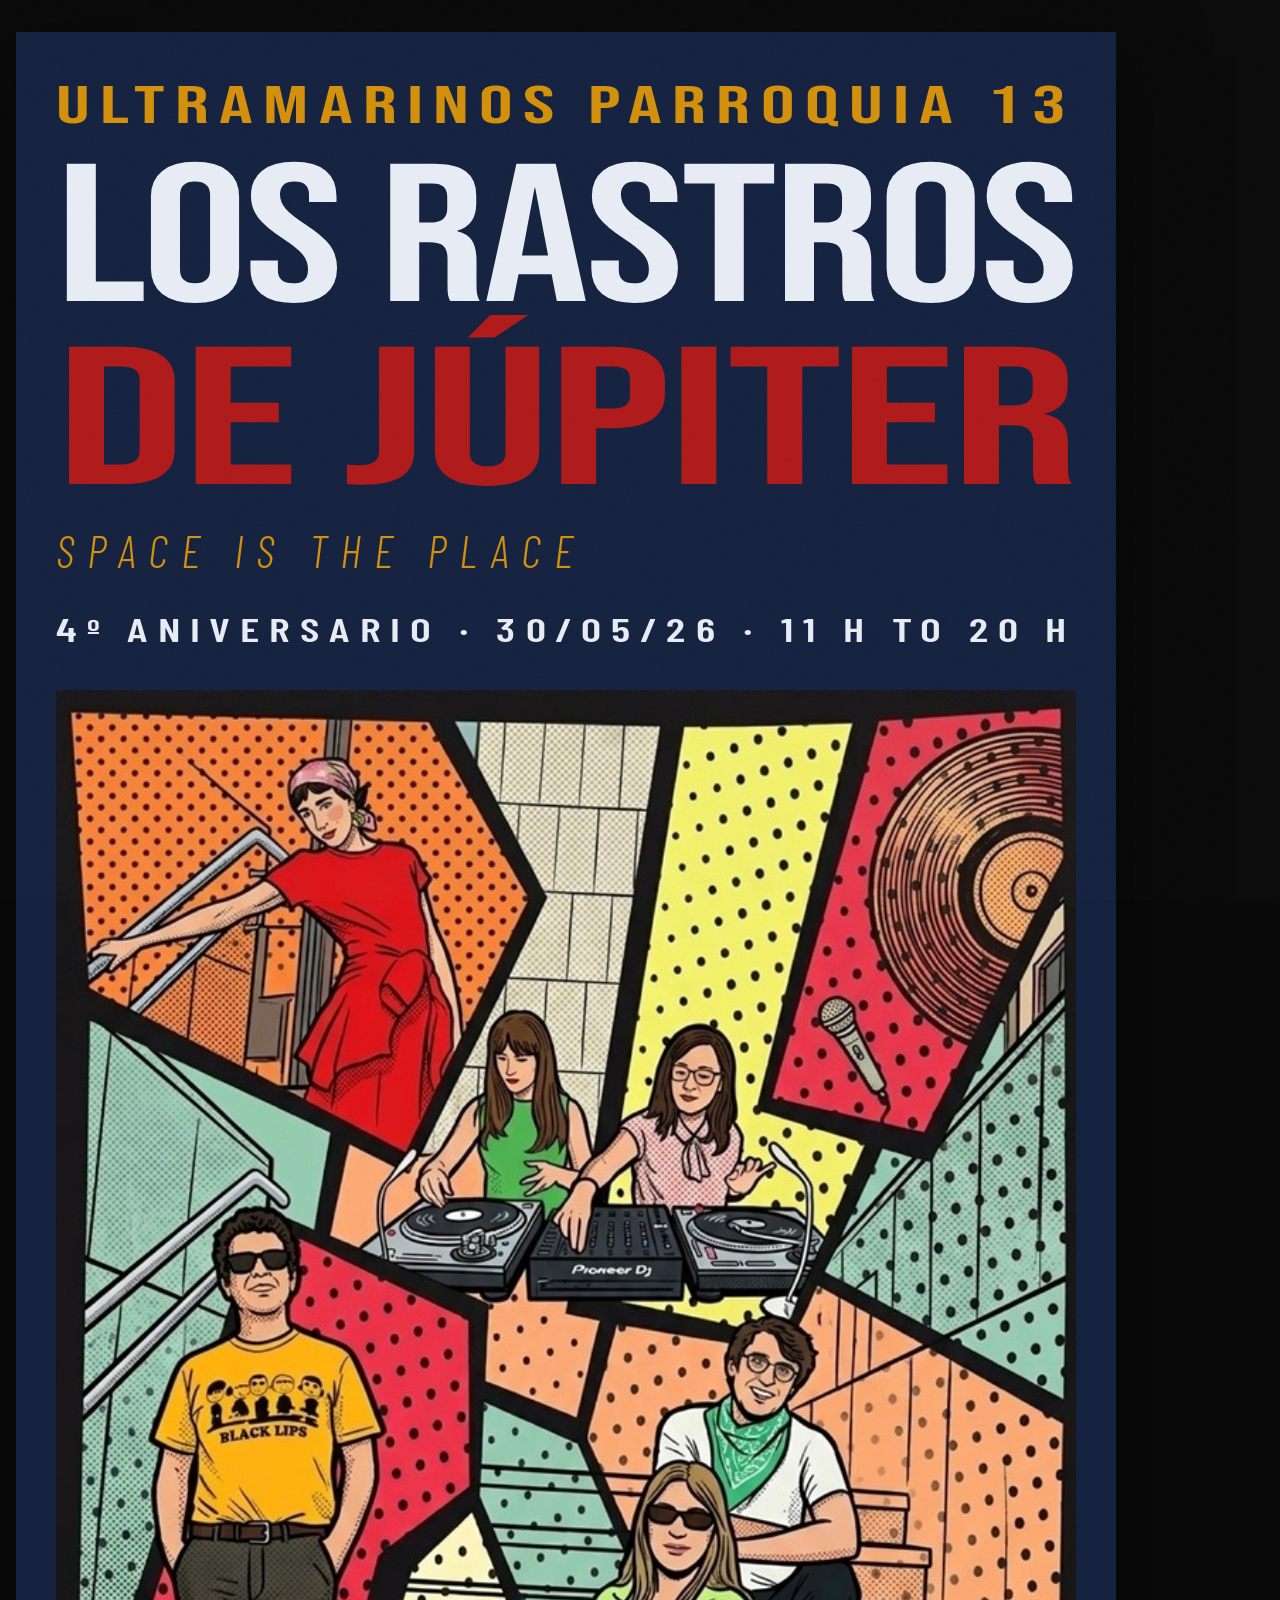
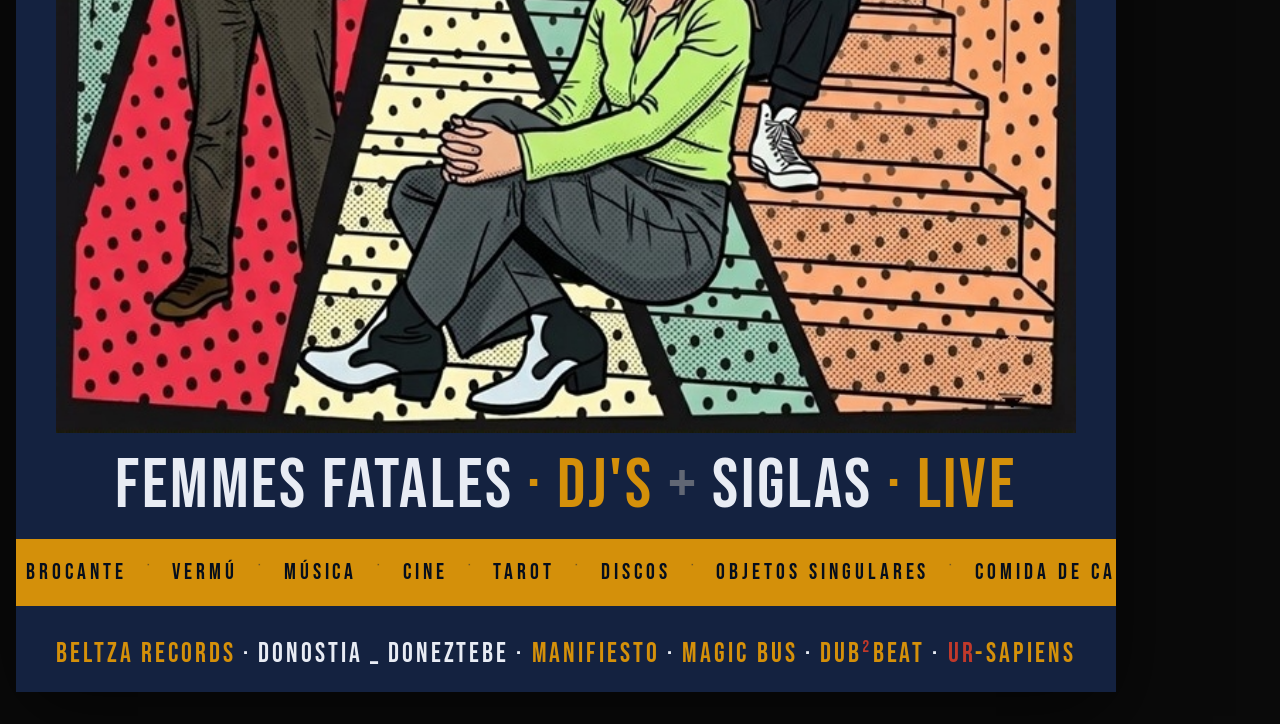
==== rastros-jupiter-05-26.html @ 52195808 "Add files via upload" ====
<!DOCTYPE html>
<html lang="es">
<head>
  <meta charset="UTF-8"/>
  <meta name="viewport" content="width=1100"/>
  <title>Los Rastros de Júpiter — 4º Aniversario · Doneztebe · Mayo 2026</title>
  <link href="https://fonts.googleapis.com/css2?family=Bebas+Neue&family=Barlow+Condensed:ital,wght@0,300;0,400;0,600;0,700;1,300;1,400&display=swap" rel="stylesheet"/>
  <link rel="stylesheet" href="style.css"/>
</head>
<body>
  <div id="root">
    <div id="cartel" style="width:1100px;background:#142240;font-family:'Bebas Neue',sans-serif;overflow:hidden;box-shadow:0 24px 80px rgba(0,0,0,0.6);transform-origin:top center;">
<div style="background: rgb(20, 34, 64); padding: 48px 40px 24px; position: relative;"><div id="vertikaltop" style="width: 100%;"><div id="ultramarinos" style="font-size: 54px; color: rgb(212, 144, 10); letter-spacing: 0.12em; margin-bottom: 26px; line-height: 1; display: inline-block; transform-origin: left top; transform: scaleX(1.59126);">ULTRAMARINOS PARROQUIA 13</div><div id="losrastros" style="font-size: 196px; color: rgb(232, 236, 244); letter-spacing: -0.01em; line-height: 0.85; display: inline-block; transform-origin: left top; transform: scaleX(1.35377);">LOS RASTROS</div><div id="dejupiter" style="font-size: 196px; color: rgb(176, 26, 26); letter-spacing: -0.01em; line-height: 0.85; transform-origin: left top; display: inline-block; margin-top: 16px; transform: scaleX(1.67651);">DE JÚPITER</div><div style="font-family: &quot;Barlow Condensed&quot;, sans-serif; font-size: 46px; color: rgb(212, 144, 10); letter-spacing: 0.28em; font-style: italic; font-weight: 300; margin-top: 18px; line-height: 1;">SPACE IS THE PLACE</div><div id="aniversariolinea" style="font-family: &quot;Barlow Condensed&quot;, sans-serif; font-size: 32px; color: rgb(232, 236, 244); letter-spacing: 0.22em; font-weight: 600; margin-top: 40px; line-height: 1; display: inline-block; transform-origin: left top; transform: scaleX(1.25831);">4º ANIVERSARIO · 30/05/26 · 11 H TO 20 H</div></div></div><div style="background: rgb(20, 34, 64); padding: 12px 40px 40px;"><img src="image.jpg" style="display: block; width: 100%; height: auto;"><div style="padding: 18px 40px 0px; margin-bottom: -22px; display: flex; justify-content: center;"><div style="font-size: 70px; white-space: nowrap; line-height: 1; letter-spacing: 0.04em;"><span style="color: rgb(232, 236, 244);">FEMMES </span><span style="color: rgb(232, 236, 244);">FATALES </span><span style="color: rgb(212, 144, 10);">· DJ'S </span><span style="color: rgba(240, 232, 216, 0.35);">+ </span><a href="https://siglas.bandcamp.com/" target="_blank" style="color: rgb(232, 236, 244); text-decoration: none;">SIGLAS </a><span style="color: rgb(212, 144, 10);">· LIVE</span></div></div></div><div style="background: rgb(212, 144, 10); overflow: hidden; padding-top: 13px; padding-bottom: 13px;"><style>@keyframes marqueeScroll { 0% { transform: translateX(0); } 100% { transform: translateX(-50%); } }</style><div style="display: flex; width: max-content; animation: 28s linear 0s infinite normal none running marqueeScroll;"><span style="font-size: 22px; color: rgb(6, 14, 28); letter-spacing: 0.18em; padding: 0px 10px; opacity: 1; flex-shrink: 0; white-space: nowrap;">BROCANTE</span><span style="font-size: 14.3px; color: rgb(20, 34, 64); letter-spacing: 0.18em; padding: 0px 10px; opacity: 0.5; flex-shrink: 0; white-space: nowrap;">·</span><span style="font-size: 22px; color: rgb(6, 14, 28); letter-spacing: 0.18em; padding: 0px 10px; opacity: 1; flex-shrink: 0; white-space: nowrap;">VERMÚ</span><span style="font-size: 14.3px; color: rgb(20, 34, 64); letter-spacing: 0.18em; padding: 0px 10px; opacity: 0.5; flex-shrink: 0; white-space: nowrap;">·</span><span style="font-size: 22px; color: rgb(6, 14, 28); letter-spacing: 0.18em; padding: 0px 10px; opacity: 1; flex-shrink: 0; white-space: nowrap;">MÚSICA</span><span style="font-size: 14.3px; color: rgb(20, 34, 64); letter-spacing: 0.18em; padding: 0px 10px; opacity: 0.5; flex-shrink: 0; white-space: nowrap;">·</span><span style="font-size: 22px; color: rgb(6, 14, 28); letter-spacing: 0.18em; padding: 0px 10px; opacity: 1; flex-shrink: 0; white-space: nowrap;">CINE</span><span style="font-size: 14.3px; color: rgb(20, 34, 64); letter-spacing: 0.18em; padding: 0px 10px; opacity: 0.5; flex-shrink: 0; white-space: nowrap;">·</span><span style="font-size: 22px; color: rgb(6, 14, 28); letter-spacing: 0.18em; padding: 0px 10px; opacity: 1; flex-shrink: 0; white-space: nowrap;">TAROT</span><span style="font-size: 14.3px; color: rgb(20, 34, 64); letter-spacing: 0.18em; padding: 0px 10px; opacity: 0.5; flex-shrink: 0; white-space: nowrap;">·</span><span style="font-size: 22px; color: rgb(6, 14, 28); letter-spacing: 0.18em; padding: 0px 10px; opacity: 1; flex-shrink: 0; white-space: nowrap;">DISCOS</span><span style="font-size: 14.3px; color: rgb(20, 34, 64); letter-spacing: 0.18em; padding: 0px 10px; opacity: 0.5; flex-shrink: 0; white-space: nowrap;">·</span><span style="font-size: 22px; color: rgb(6, 14, 28); letter-spacing: 0.18em; padding: 0px 10px; opacity: 1; flex-shrink: 0; white-space: nowrap;">OBJETOS SINGULARES</span><span style="font-size: 14.3px; color: rgb(20, 34, 64); letter-spacing: 0.18em; padding: 0px 10px; opacity: 0.5; flex-shrink: 0; white-space: nowrap;">·</span><span style="font-size: 22px; color: rgb(6, 14, 28); letter-spacing: 0.18em; padding: 0px 10px; opacity: 1; flex-shrink: 0; white-space: nowrap;">COMIDA DE CALIDAD</span><span style="font-size: 14.3px; color: rgb(20, 34, 64); letter-spacing: 0.18em; padding: 0px 10px; opacity: 0.5; flex-shrink: 0; white-space: nowrap;">·</span><span style="font-size: 22px; color: rgb(6, 14, 28); letter-spacing: 0.18em; padding: 0px 10px; opacity: 1; flex-shrink: 0; white-space: nowrap;">OTRAS ZARANDAJAS</span><span style="font-size: 14.3px; color: rgb(20, 34, 64); letter-spacing: 0.18em; padding: 0px 10px; opacity: 0.5; flex-shrink: 0; white-space: nowrap;">·</span><span style="font-size: 22px; color: rgb(6, 14, 28); letter-spacing: 0.18em; padding: 0px 10px; opacity: 1; flex-shrink: 0; white-space: nowrap;">AMBIENTE FÁCIL</span><span style="font-size: 14.3px; color: rgb(20, 34, 64); letter-spacing: 0.18em; padding: 0px 10px; opacity: 0.5; flex-shrink: 0; white-space: nowrap;">·</span><span style="font-size: 22px; color: rgb(6, 14, 28); letter-spacing: 0.18em; padding: 0px 10px; opacity: 1; flex-shrink: 0; white-space: nowrap;">SMART DRESS STYLE</span><span style="font-size: 14.3px; color: rgb(20, 34, 64); letter-spacing: 0.18em; padding: 0px 10px; opacity: 0.5; flex-shrink: 0; white-space: nowrap;">·</span><span style="font-size: 22px; color: rgb(6, 14, 28); letter-spacing: 0.18em; padding: 0px 10px; opacity: 1; flex-shrink: 0; white-space: nowrap;">DONEZTEBE</span><span style="font-size: 14.3px; color: rgb(20, 34, 64); letter-spacing: 0.18em; padding: 0px 10px; opacity: 0.5; flex-shrink: 0; white-space: nowrap;">·</span><span style="font-size: 22px; color: rgb(6, 14, 28); letter-spacing: 0.18em; padding: 0px 10px; opacity: 1; flex-shrink: 0; white-space: nowrap;">NAFARROA</span><span style="font-size: 14.3px; color: rgb(20, 34, 64); letter-spacing: 0.18em; padding: 0px 10px; opacity: 0.5; flex-shrink: 0; white-space: nowrap;">·</span><span style="font-size: 22px; color: rgb(6, 14, 28); letter-spacing: 0.18em; padding: 0px 10px; opacity: 1; flex-shrink: 0; white-space: nowrap;">4º ANIVERSARIO</span><span style="font-size: 14.3px; color: rgb(20, 34, 64); letter-spacing: 0.18em; padding: 0px 10px; opacity: 0.5; flex-shrink: 0; white-space: nowrap;">·</span><span style="font-size: 22px; color: rgb(6, 14, 28); letter-spacing: 0.18em; padding: 0px 10px; opacity: 1; flex-shrink: 0; white-space: nowrap;">MAYO 2026</span><span style="font-size: 14.3px; color: rgb(20, 34, 64); letter-spacing: 0.18em; padding: 0px 10px; opacity: 0.5; flex-shrink: 0; white-space: nowrap;">·</span><span style="font-size: 22px; color: rgb(6, 14, 28); letter-spacing: 0.18em; padding: 0px 10px; opacity: 1; flex-shrink: 0; white-space: nowrap;">ULTRAMARINOS PARROQUIA 13</span><span style="font-size: 14.3px; color: rgb(20, 34, 64); letter-spacing: 0.18em; padding: 0px 10px; opacity: 0.5; flex-shrink: 0; white-space: nowrap;">·</span><span style="font-size: 22px; color: rgb(6, 14, 28); letter-spacing: 0.18em; padding: 0px 10px; opacity: 1; flex-shrink: 0; white-space: nowrap;">BELTZA EXPERIENCE</span><span style="font-size: 14.3px; color: rgb(20, 34, 64); letter-spacing: 0.18em; padding: 0px 10px; opacity: 0.5; flex-shrink: 0; white-space: nowrap;">·</span><span style="font-size: 22px; color: rgb(6, 14, 28); letter-spacing: 0.18em; padding: 0px 10px; opacity: 1; flex-shrink: 0; white-space: nowrap;">AZKEN MUGA OF SOUL</span><span style="font-size: 22px; color: rgb(6, 14, 28); letter-spacing: 0.18em; padding: 0px 10px; opacity: 1; flex-shrink: 0; white-space: nowrap;">BROCANTE</span><span style="font-size: 14.3px; color: rgb(20, 34, 64); letter-spacing: 0.18em; padding: 0px 10px; opacity: 0.5; flex-shrink: 0; white-space: nowrap;">·</span><span style="font-size: 22px; color: rgb(6, 14, 28); letter-spacing: 0.18em; padding: 0px 10px; opacity: 1; flex-shrink: 0; white-space: nowrap;">VERMÚ</span><span style="font-size: 14.3px; color: rgb(20, 34, 64); letter-spacing: 0.18em; padding: 0px 10px; opacity: 0.5; flex-shrink: 0; white-space: nowrap;">·</span><span style="font-size: 22px; color: rgb(6, 14, 28); letter-spacing: 0.18em; padding: 0px 10px; opacity: 1; flex-shrink: 0; white-space: nowrap;">MÚSICA</span><span style="font-size: 14.3px; color: rgb(20, 34, 64); letter-spacing: 0.18em; padding: 0px 10px; opacity: 0.5; flex-shrink: 0; white-space: nowrap;">·</span><span style="font-size: 22px; color: rgb(6, 14, 28); letter-spacing: 0.18em; padding: 0px 10px; opacity: 1; flex-shrink: 0; white-space: nowrap;">CINE</span><span style="font-size: 14.3px; color: rgb(20, 34, 64); letter-spacing: 0.18em; padding: 0px 10px; opacity: 0.5; flex-shrink: 0; white-space: nowrap;">·</span><span style="font-size: 22px; color: rgb(6, 14, 28); letter-spacing: 0.18em; padding: 0px 10px; opacity: 1; flex-shrink: 0; white-space: nowrap;">TAROT</span><span style="font-size: 14.3px; color: rgb(20, 34, 64); letter-spacing: 0.18em; padding: 0px 10px; opacity: 0.5; flex-shrink: 0; white-space: nowrap;">·</span><span style="font-size: 22px; color: rgb(6, 14, 28); letter-spacing: 0.18em; padding: 0px 10px; opacity: 1; flex-shrink: 0; white-space: nowrap;">DISCOS</span><span style="font-size: 14.3px; color: rgb(20, 34, 64); letter-spacing: 0.18em; padding: 0px 10px; opacity: 0.5; flex-shrink: 0; white-space: nowrap;">·</span><span style="font-size: 22px; color: rgb(6, 14, 28); letter-spacing: 0.18em; padding: 0px 10px; opacity: 1; flex-shrink: 0; white-space: nowrap;">OBJETOS SINGULARES</span><span style="font-size: 14.3px; color: rgb(20, 34, 64); letter-spacing: 0.18em; padding: 0px 10px; opacity: 0.5; flex-shrink: 0; white-space: nowrap;">·</span><span style="font-size: 22px; color: rgb(6, 14, 28); letter-spacing: 0.18em; padding: 0px 10px; opacity: 1; flex-shrink: 0; white-space: nowrap;">COMIDA DE CALIDAD</span><span style="font-size: 14.3px; color: rgb(20, 34, 64); letter-spacing: 0.18em; padding: 0px 10px; opacity: 0.5; flex-shrink: 0; white-space: nowrap;">·</span><span style="font-size: 22px; color: rgb(6, 14, 28); letter-spacing: 0.18em; padding: 0px 10px; opacity: 1; flex-shrink: 0; white-space: nowrap;">OTRAS ZARANDAJAS</span><span style="font-size: 14.3px; color: rgb(20, 34, 64); letter-spacing: 0.18em; padding: 0px 10px; opacity: 0.5; flex-shrink: 0; white-space: nowrap;">·</span><span style="font-size: 22px; color: rgb(6, 14, 28); letter-spacing: 0.18em; padding: 0px 10px; opacity: 1; flex-shrink: 0; white-space: nowrap;">AMBIENTE FÁCIL</span><span style="font-size: 14.3px; color: rgb(20, 34, 64); letter-spacing: 0.18em; padding: 0px 10px; opacity: 0.5; flex-shrink: 0; white-space: nowrap;">·</span><span style="font-size: 22px; color: rgb(6, 14, 28); letter-spacing: 0.18em; padding: 0px 10px; opacity: 1; flex-shrink: 0; white-space: nowrap;">SMART DRESS STYLE</span><span style="font-size: 14.3px; color: rgb(20, 34, 64); letter-spacing: 0.18em; padding: 0px 10px; opacity: 0.5; flex-shrink: 0; white-space: nowrap;">·</span><span style="font-size: 22px; color: rgb(6, 14, 28); letter-spacing: 0.18em; padding: 0px 10px; opacity: 1; flex-shrink: 0; white-space: nowrap;">DONEZTEBE</span><span style="font-size: 14.3px; color: rgb(20, 34, 64); letter-spacing: 0.18em; padding: 0px 10px; opacity: 0.5; flex-shrink: 0; white-space: nowrap;">·</span><span style="font-size: 22px; color: rgb(6, 14, 28); letter-spacing: 0.18em; padding: 0px 10px; opacity: 1; flex-shrink: 0; white-space: nowrap;">NAFARROA</span><span style="font-size: 14.3px; color: rgb(20, 34, 64); letter-spacing: 0.18em; padding: 0px 10px; opacity: 0.5; flex-shrink: 0; white-space: nowrap;">·</span><span style="font-size: 22px; color: rgb(6, 14, 28); letter-spacing: 0.18em; padding: 0px 10px; opacity: 1; flex-shrink: 0; white-space: nowrap;">4º ANIVERSARIO</span><span style="font-size: 14.3px; color: rgb(20, 34, 64); letter-spacing: 0.18em; padding: 0px 10px; opacity: 0.5; flex-shrink: 0; white-space: nowrap;">·</span><span style="font-size: 22px; color: rgb(6, 14, 28); letter-spacing: 0.18em; padding: 0px 10px; opacity: 1; flex-shrink: 0; white-space: nowrap;">MAYO 2026</span><span style="font-size: 14.3px; color: rgb(20, 34, 64); letter-spacing: 0.18em; padding: 0px 10px; opacity: 0.5; flex-shrink: 0; white-space: nowrap;">·</span><span style="font-size: 22px; color: rgb(6, 14, 28); letter-spacing: 0.18em; padding: 0px 10px; opacity: 1; flex-shrink: 0; white-space: nowrap;">ULTRAMARINOS PARROQUIA 13</span><span style="font-size: 14.3px; color: rgb(20, 34, 64); letter-spacing: 0.18em; padding: 0px 10px; opacity: 0.5; flex-shrink: 0; white-space: nowrap;">·</span><span style="font-size: 22px; color: rgb(6, 14, 28); letter-spacing: 0.18em; padding: 0px 10px; opacity: 1; flex-shrink: 0; white-space: nowrap;">BELTZA EXPERIENCE</span><span style="font-size: 14.3px; color: rgb(20, 34, 64); letter-spacing: 0.18em; padding: 0px 10px; opacity: 0.5; flex-shrink: 0; white-space: nowrap;">·</span><span style="font-size: 22px; color: rgb(6, 14, 28); letter-spacing: 0.18em; padding: 0px 10px; opacity: 1; flex-shrink: 0; white-space: nowrap;">AZKEN MUGA OF SOUL</span></div></div><div id="footercontainer" style="background:rgb(20,34,64);padding:34px 40px 18px;"><div id="footerlinea" style="font-size:28px;display:inline-block;white-space:nowrap;transform-origin:left top;line-height:1;letter-spacing:0.12em;font-family:'Bebas Neue',sans-serif;"><a href="https://www.beltzarecords.com" target="_blank" style="color:rgb(212,144,10);text-decoration:none;">BELTZA RECORDS</a><span style="color:rgb(232,236,244);"> · DONOSTIA _ DONEZTEBE · </span><a href="https://beltzaexperience.github.io/Manifiesto-Beltza/" target="_blank" style="color:rgb(212,144,10);text-decoration:none;">MANIFIESTO</a><span style="color:rgb(232,236,244);"> · </span><a href="https://beltzaexperience.github.io/magic-bus/" target="_blank" style="color:rgb(212,144,10);text-decoration:none;">MAGIC BUS</a><span style="color:rgb(232,236,244);"> · </span><a href="https://beltzaexperience.github.io/DUB2BEAT-PHOTOGRAPHY/" target="_blank" style="text-decoration:none;"><span style="color:rgb(212,144,10);">DUB</span><span style="color:#c0392b;">²</span><span style="color:rgb(212,144,10);">BEAT</span></a><span style="color:rgb(232,236,244);"> · </span><a href="https://beltzaexperience.github.io/UR-SAPIENS/" target="_blank" style="text-decoration:none;"><span style="color:#c0392b;">UR</span><span style="color:rgb(212,144,10);">-SAPIENS</span></a></div></div></div>
    </div>
  </div>

  <script>
    function fit() {
      var container = document.getElementById('vertikaltop');
      if (!container) return;
      var targetW = container.getBoundingClientRect().width;
      ['losrastros','dejupiter','ultramarinos','aniversariolinea'].forEach(function(id) {
        var el = document.getElementById(id);
        if (!el) return;
        el.style.transform = 'none';
        var w = el.getBoundingClientRect().width;
        if (w > 0) el.style.transform = 'scaleX(' + (targetW/w) + ')';
      });
      var foot = document.getElementById('footerlinea');
      var footCont = document.getElementById('footercontainer');
      if (foot && footCont) {
        foot.style.transform = 'none';
        var fw = foot.getBoundingClientRect().width;
        var cw = footCont.getBoundingClientRect().width - 80;
        if (fw > 0) foot.style.transform = 'scaleX(' + (cw/fw) + ')';
      }
    }

    function scaleCartel() {
      var cartel = document.getElementById('cartel');
      var wrapper = document.getElementById('root');
      if (!cartel || !wrapper) return;

      var winW = document.documentElement.clientWidth || window.innerWidth;
      var naturalW = 1100;

      // 1. Reset scale so fit() measures natural dimensions
      cartel.style.transform = 'none';
      cartel.style.transformOrigin = '';
      wrapper.style.height = '';
      wrapper.style.overflow = '';
      wrapper.style.alignItems = '';
      wrapper.style.padding = '32px 16px';

      // 2. fit() runs on unscaled cartel — correct measurements
      fit();

      // 3. Now apply scale if needed
      if (winW < naturalW) {
        var scale = winW / naturalW;
        var naturalH = cartel.offsetHeight;
        wrapper.style.alignItems = 'flex-start';
        wrapper.style.padding = '0';
        wrapper.style.overflow = 'hidden';
        wrapper.style.height = (naturalH * scale) + 'px';
        cartel.style.transformOrigin = 'top left';
        cartel.style.transform = 'scale(' + scale + ')';
      }
    }

    document.fonts.ready.then(scaleCartel);
    window.addEventListener('load', scaleCartel);
    window.addEventListener('resize', scaleCartel);
  </script>
</body>
</html>
---- style.css ----
:root {
    --black: #0a0a0a;
    --white: #f2ede6;
    --red: #b01a1a;
    --amber: #c8922a;
    --muted: #666;
    --cream: #f0e8d8;
    --noise: url("data:image/svg+xml,%3Csvg xmlns='http://www.w3.org/2000/svg' width='300' height='300'%3E%3Cfilter id='n'%3E%3CfeTurbulence type='fractalNoise' baseFrequency='0.85' numOctaves='4' stitchTiles='stitch'/%3E%3CfeColorMatrix type='saturate' values='0'/%3E%3C/filter%3E%3Crect width='300' height='300' filter='url(%23n)' opacity='0.055'/%3E%3C/svg%3E");
  }
  *, *::before, *::after { margin:0; padding:0; box-sizing:border-box; }
  html { scroll-behavior:smooth; }
  body {
    background: var(--black);
    color: var(--white);
    font-family: 'Courier Prime', monospace;
    font-size: 1rem;
    line-height: 1.9;
    overflow-x: hidden;
  }
  body::after {
    content:'';
    position:fixed; inset:0;
    background-image: var(--noise);
    pointer-events:none;
    z-index:1000;
    opacity:0.5;
  }
  a { text-decoration:none; }

  /* ── TOPBAND ── */
  .topband {
    background: var(--black);
    border-bottom: 1px solid #1e1e1e;
    padding: 1.1rem clamp(1rem,4vw,3rem);
    display: flex;
    align-items: baseline;
    justify-content: space-between;
    gap: 0.5rem 2rem;
    flex-wrap: wrap;
  }
  .topband-left {
    font-family: 'Bebas Neue', sans-serif;
    font-size: clamp(1.07rem,2.25vw,1.47rem);
    letter-spacing: 0.15em;
    color: var(--white);
    line-height: 1.2;
  }
  .topband-right {
    font-family: 'Bebas Neue', sans-serif;
    font-size: clamp(1.07rem,2.25vw,1.47rem);
    letter-spacing: 0.15em;
    display: flex;
    align-items: baseline;
    gap: 0.4rem;
    flex-wrap: wrap;
    line-height: 1.2;
  }
  .topband-right a { color: var(--amber); transition: color 0.15s; }
  .topband-right a:hover { color: var(--white); }
  .topband-right .sep { color: #333; }

  /* ── BRAND SLASH ── */
  .brand-slash {
    background: var(--red);
    padding: clamp(1.2rem,3vw,2rem) clamp(1rem,4vw,3rem);
    display: flex;
    align-items: center;
    justify-content: space-between;
    gap: 1rem;
    flex-wrap: wrap;
  }
  .brand-left { display:flex; align-items:center; gap:0.8rem; flex-wrap:wrap; }
  .brand-left > * { flex-shrink:0; }
  .b-13 {
    font-family: 'Bebas Neue', sans-serif;
    font-size: clamp(5rem,14vw,11rem);
    letter-spacing:-0.02em;
    color: var(--black);
    line-height: 0.85;
  }
  .b-beltza {
    font-family: 'Bebas Neue', Impact, 'Arial Narrow', sans-serif;
    font-size: clamp(2.5rem,7vw,6rem);
    letter-spacing: 0.03em;
    color: var(--black);
    line-height: 1;
  }
  .b-eventos {
    font-family: 'Bebas Neue', sans-serif;
    font-size: clamp(2.5rem,7vw,6rem);
    letter-spacing: 0.04em;
    background: var(--black);
    color: var(--red);
    padding: 0.05em 0.3em;
    line-height: 1;
    align-self: center;
  }
  .brand-right { text-align: right; }
  .b-ejercicios {
    font-family: 'Bebas Neue', Impact, 'Arial Narrow', sans-serif;
    font-size: clamp(2.5rem,7vw,6rem);
    letter-spacing: 0.03em;
    color: var(--black);
    line-height: 1;
  }

  /* ── MARQUEE ── */
  .marquee-bar {
    overflow: hidden;
    white-space: nowrap;
    background: var(--black);
    border-bottom: 1px solid #1e1e1e;
    padding: 1.1rem clamp(1rem,4vw,3rem);
  }
  .marquee-inner {
    display: inline-block;
    animation: marquee 55s linear infinite;
    font-family: 'Bebas Neue', sans-serif;
    font-size: clamp(1.07rem,2.25vw,1.47rem);
    letter-spacing: 0.3em;
    color: var(--white);
    will-change: transform;
  }
  @keyframes marquee { from{transform:translateX(0)} to{transform:translateX(-50%)} }

  /* ── HERO ── */
  .hero {
    position: relative;
    overflow: hidden;
  }
  .hero img {
    width: 100%; height: auto;
    object-fit: unset;
    filter: contrast(1.1) brightness(0.75);
    display: block;
  }
  .hero-overlay {
    position: absolute; inset: 0;
    background: linear-gradient(to bottom, transparent 40%, rgba(10,10,10,0.9) 100%);
  }
  .hero-eyebrow-top {
    position: absolute;
    top: clamp(1.8rem,4.5vw,3.2rem);
    left: clamp(1rem,4vw,3rem);
    right: clamp(1rem,4vw,3rem);
    font-family: 'Bebas Neue', sans-serif;
    font-size: clamp(1.44rem,2.4vw,1.8rem);
    letter-spacing: 0.35em;
    color: var(--red);
    font-weight: 700;
  }
  .hero-caption {
    position: absolute;
    bottom: clamp(1.5rem,4vw,3rem);
    left: clamp(1rem,4vw,3rem);
    right: clamp(1rem,4vw,3rem);
  }
  .hero-eyebrow {
    font-family: 'Bebas Neue', sans-serif;
    font-size: clamp(0.72rem,1.2vw,0.9rem);
    letter-spacing: 0.35em;
    color: var(--amber);
    margin-bottom: 0.4rem;
  }
  .hero-title {
    font-family: 'Playfair Display', Georgia, serif;
    font-size: clamp(1.9rem,5.2vw,4.2rem);
    font-style: italic;
    font-weight: 900;
    color: var(--white);
    line-height: 1.1;
  }

  /* ── INTRO ── */
  .intro {
    background-color: #82C8E5;
    background-image: var(--noise);
    padding: clamp(2.5rem,6vw,5rem) clamp(1rem,4vw,3rem);
    display: grid;
    grid-template-columns: 1fr;
    gap: clamp(2rem,5vw,5rem);
    align-items: start;
    border-bottom: 2px solid var(--red);
  }
  .intro-label {
    font-family: 'Bebas Neue', sans-serif;
    font-size: clamp(1.5rem,2.4vw,1.8rem);
    letter-spacing: 0.35em;
    color: var(--red);
    margin-bottom: 0.8rem;
  }
  .intro-ritual {
    font-family: 'Bebas Neue', sans-serif;
    font-size: clamp(2.5rem,6vw,5rem);
    line-height: 0.9;
    letter-spacing: 0.02em;
    color: var(--black);
  }
  .intro-ritual span { color: var(--red); }
  .intro-body {
    font-family: 'Courier Prime', monospace;
    font-size: clamp(1rem,1.4vw,1.15rem);
    line-height: 2;
    color: #333;
  }
  .intro-body strong { color: var(--red); }
  .intro-body em { color: var(--black); font-style: italic; }
  .intro-activities {
    margin-top: 1.5rem;
    display: flex;
    flex-wrap: wrap;
    gap: 0.5rem;
  }
  .tag {
    font-family: 'Bebas Neue', sans-serif;
    font-size: 0.78rem;
    letter-spacing: 0.25em;
    color: var(--black);
    border: 1px solid var(--red);
    padding: 0.15em 0.6em;
  }

  /* ── EVENTS GRID ── */
  .events-section {
    padding: clamp(2.5rem,6vw,5rem) clamp(1rem,4vw,3rem);
    border-bottom: 1px solid #1e1e1e;
  }
  .section-header {
    text-align: center;
    margin-bottom: 2.5rem;
  }
  .section-num {
    font-family: 'Bebas Neue', sans-serif;
    font-size: clamp(3rem,6vw,5rem);
    color: var(--red);
    line-height: 1;
    display: inline;
  }
  .section-title {
    font-family: 'Bebas Neue', sans-serif;
    font-size: clamp(3rem,6vw,5rem);
    font-style: normal;
    font-weight: 400;
    color: var(--white);
    line-height: 1;
    display: inline;
  }
  .section-line { flex:1; height:1px; background:#222; }

  .events-grid {
    columns: 3;
    column-gap: 4px;
    width: 100%;
  }
  @media (max-width: 900px) { .events-grid { columns: 2; } }
  @media (max-width: 500px) { .events-grid { columns: 1; } }

  .event-card {
    break-inside: avoid;
    display: block;
    margin-bottom: 4px;
    border: 2px solid var(--red);
    background: var(--black);
    cursor: pointer;
    text-decoration: none;
    padding: 4px;
  }
  .event-card img {
    width: 100%;
    height: auto;
    display: block;
    transition: filter 0.3s;
  }
  .event-card:hover img { filter: contrast(1.15) brightness(0.9); }
  .event-card-body {
    padding: 0.7rem 0.9rem 0.8rem;
    background: #142240;
    display: flex;
    justify-content: space-between;
    align-items: baseline;
    gap: 0.5rem;
  }
  .event-card-title {
    font-family: 'Bebas Neue', sans-serif;
    font-size: clamp(1.5rem,2.8vw,2rem);
    letter-spacing: 0.04em;
    color: var(--white);
    line-height: 1;
    white-space: nowrap;
    overflow: hidden;
    text-overflow: ellipsis;
    min-width: 0;
    flex: 1;
  }
  .event-card-link {
    font-family: 'Bebas Neue', sans-serif;
    font-size: clamp(0.8rem,1.5vw,1.1rem);
    letter-spacing: 0.1em;
    color: var(--amber);
    border-bottom: 1px solid var(--amber);
    padding-bottom: 0.1em;
    white-space: nowrap;
    flex-shrink: 0;
    transition: color 0.15s;
  }
  .event-card-link:hover { color: var(--white); border-color: var(--white); }

  /* ── PHOTO MARQUEE ── */

 to{transform:translateX(-50%)} }

  /* ── FOOTER ── */
  .footer-marquee {
    overflow: hidden;
    white-space: nowrap;
    background: var(--red);
    padding: 0.45rem 0;
    border-top: 1px solid rgba(0,0,0,0.2);
  }
  .footer-marquee-inner {
    display: inline-block;
    animation: marquee 25s linear infinite;
    font-family: 'Bebas Neue', sans-serif;
    font-size: 0.82rem;
    letter-spacing: 0.3em;
    color: var(--black);
  }

  .footer {
    background: var(--black);
    border-top: 4px solid var(--red);
    padding: 1.5rem clamp(1rem,4vw,3rem);
    display: flex;
    justify-content: space-between;
    align-items: flex-start;
    flex-wrap: wrap;
    gap: 1rem;
  }
  .footer-left {
    font-family: 'Bebas Neue', sans-serif;
    font-size: clamp(0.75rem,1.2vw,0.9rem);
    letter-spacing: 0.2em;
    color: var(--white);
    line-height: 2.2;
  }
  .footer-right {
    font-family: 'Bebas Neue', sans-serif;
    font-size: clamp(0.75rem,1.2vw,0.9rem);
    letter-spacing: 0.2em;
    text-align: right;
    line-height: 2.2;
  }
  .footer-right a { color: var(--amber); }
  .footer-right a:hover { color: var(--white); }
  .footer-coords {
    width: 100%;
    margin-top: 0.5rem;
    font-family: 'Courier Prime', monospace;
    font-size: 0.72rem;
    letter-spacing: 0.12em;
    color: #333;
    text-align: center;
  }

  /* ── RESPONSIVE ── */
  @media (max-width: 900px) {
    .intro { grid-template-columns: 1fr; gap: 1.5rem; }
  }

  @media (max-width: 700px) {
    .topband { flex-wrap: wrap; gap: 0.2rem 1rem; padding: 0.35rem 1rem; }

    /* BRAND SLASH */
    .brand-slash { flex-direction: column; align-items: flex-start; gap: 0.4rem; padding: 0.8rem 1rem; }
    .brand-left { gap: 0.2em; }
    .b-13 { font-size: clamp(4rem,20vw,7rem); }
    .b-eventos { font-size: clamp(2rem,10vw,4rem); }
    .brand-right { text-align: left; }
    .b-ejercicios { font-size: clamp(1rem,5vw,1.6rem); }
    .b-beltza-sub { font-size: clamp(0.65rem,2.5vw,0.9rem); }

    /* INTRO */
    .intro { grid-template-columns: 1fr; gap: 1.5rem; padding: 2rem 1rem; }
    .intro-ritual { font-size: clamp(2rem,10vw,3.5rem); }

    /* EVENTS GRID */
    .events-section { padding: 2rem 1rem; }
    .events-grid { grid-template-columns: 1fr 1fr; }

    /* FOOTER */
    .footer { flex-direction: column; padding: 1.2rem 1rem; }
    .footer-right { text-align: left; }
    .footer-left, .footer-right { font-size: clamp(0.72rem,3vw,0.9rem); letter-spacing: 0.12em; }
  }

  @media (max-width: 420px) {
    .events-grid { grid-template-columns: 1fr; }
    .topband-right { flex-direction: column; align-items: flex-start; gap: 0.15rem; }
  }

  .foto-marquee-wrap {
    overflow: hidden;
    white-space: nowrap;
    border-top: 7px solid var(--red);
    border-bottom: 7px solid var(--red);
    background: var(--black);
    line-height: 0;
  }
  .foto-marquee-track {
    display: inline-flex;
    flex-wrap: nowrap;
    animation: foto-scroll 60s linear infinite;
    animation-play-state: paused;
    animation-play-state: running;
    will-change: transform;
  }
  .foto-marquee-track img {
    height: clamp(180px,26vw,320px);
    width: auto;
    flex-shrink: 0;
    margin-right: 3px;
    display: block;
  }
  @keyframes foto-scroll { from{transform:translateX(0)} to{transform:translateX(-50%)} }
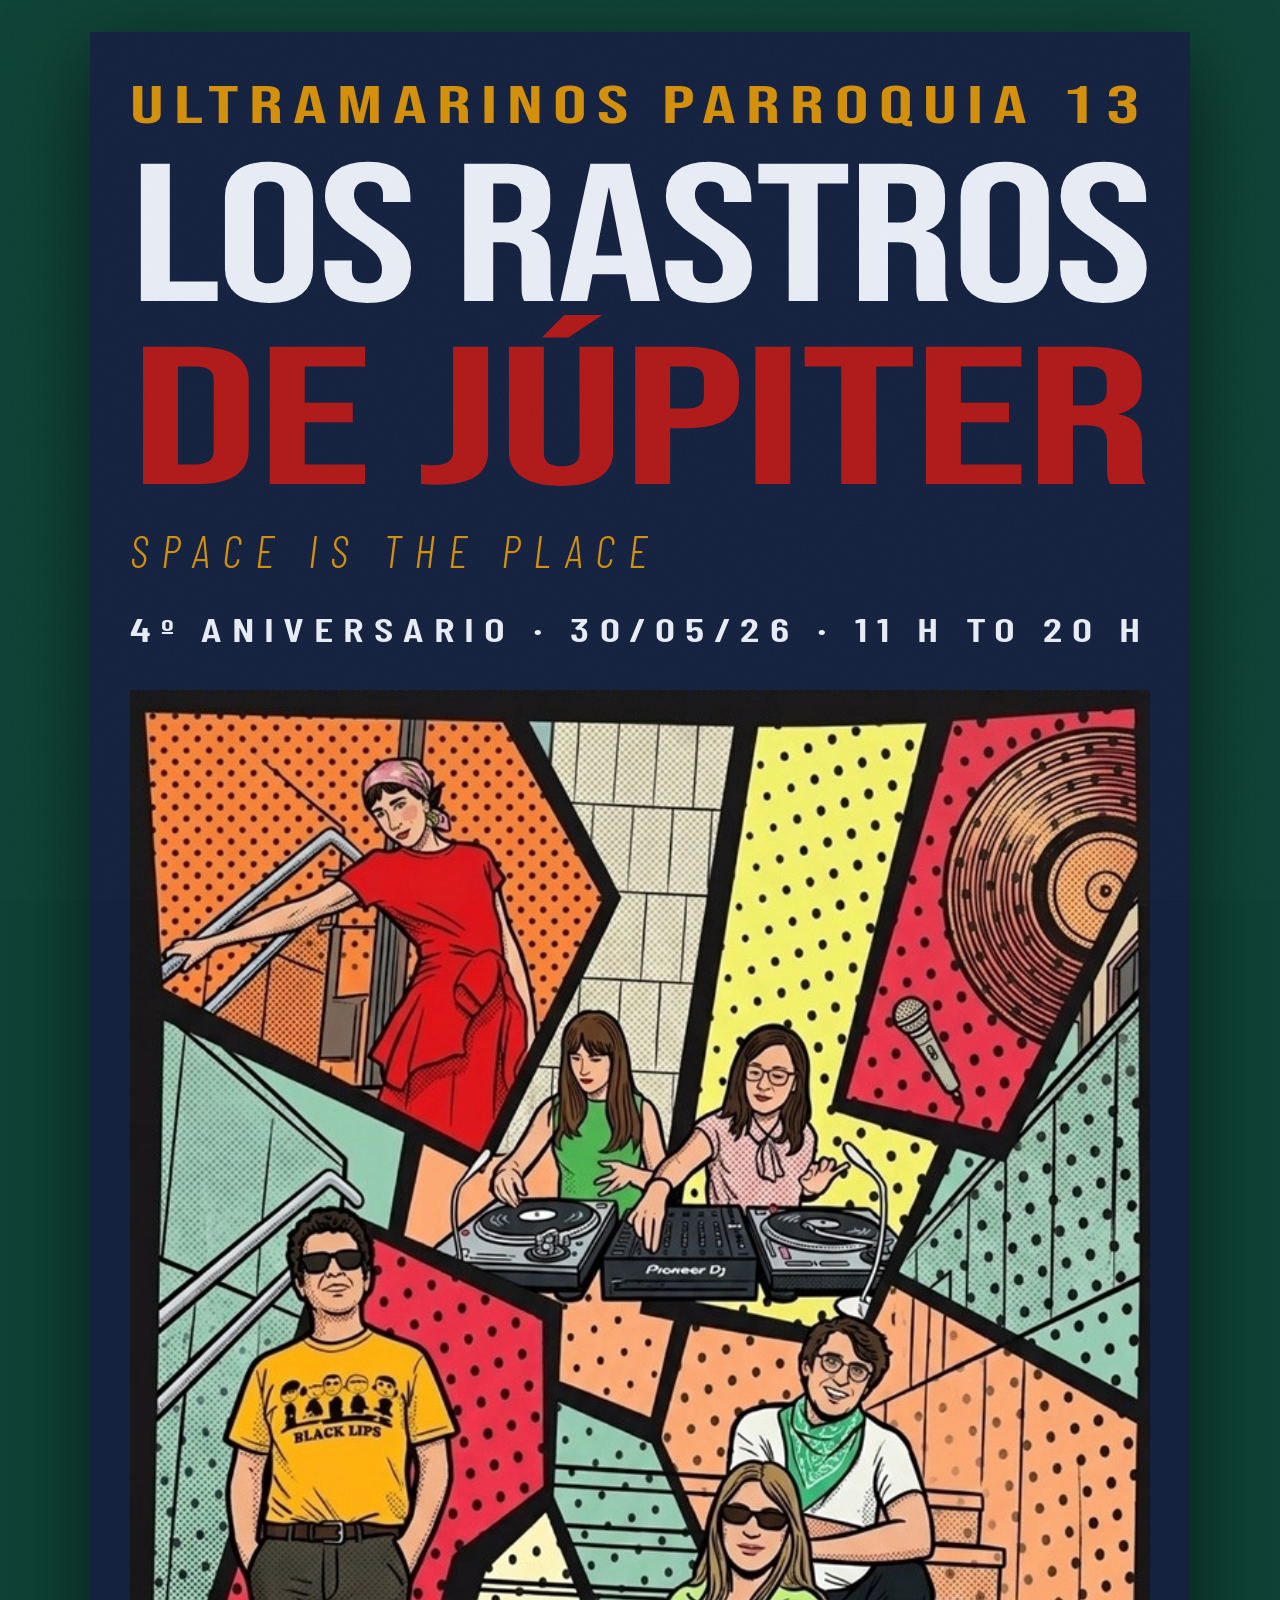
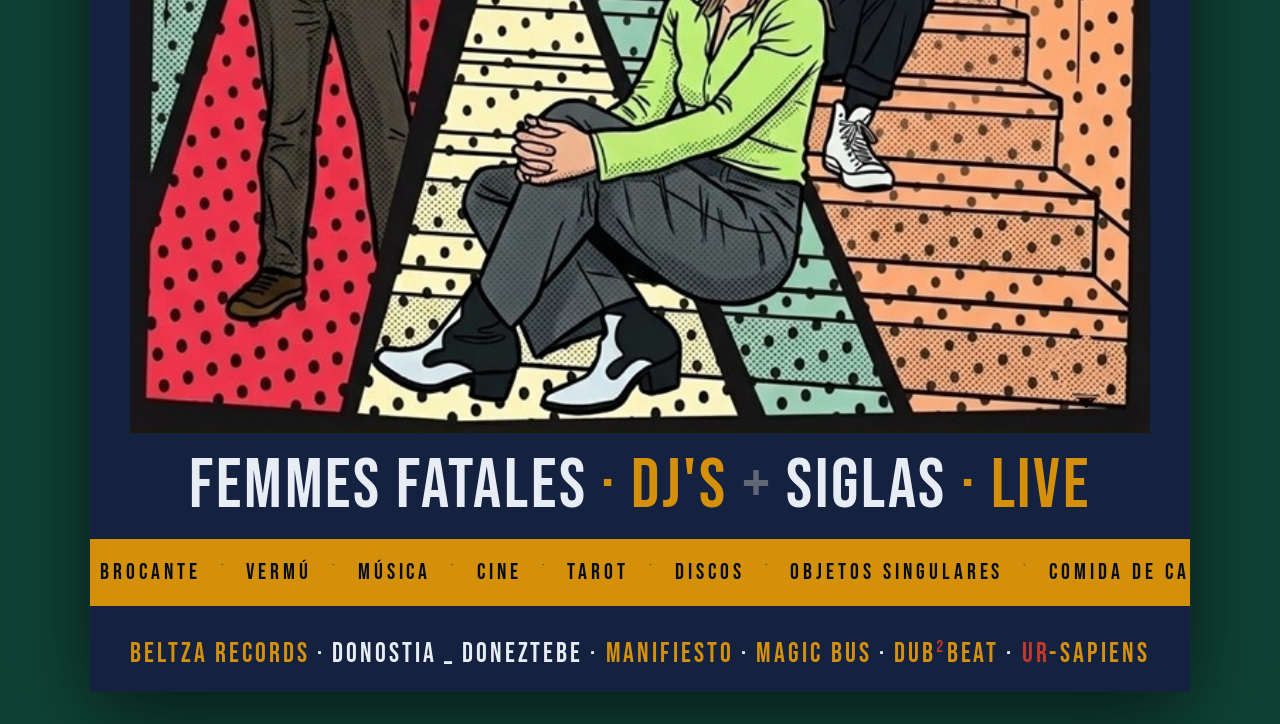
==== commit b726e4ce: "Add files via upload" ====
--- a/rastros-jupiter-05-26.html
+++ b/rastros-jupiter-05-26.html
@@ -6,6 +6,12 @@
   <title>Los Rastros de Júpiter — 4º Aniversario · Doneztebe · Mayo 2026</title>
   <link href="https://fonts.googleapis.com/css2?family=Bebas+Neue&family=Barlow+Condensed:ital,wght@0,300;0,400;0,600;0,700;1,300;1,400&display=swap" rel="stylesheet"/>
   <link rel="stylesheet" href="style.css"/>
+  <style>
+    *, *::before, *::after { margin:0; padding:0; box-sizing:border-box; }
+    html, body { width:100%; min-height:100vh; background:#0F4336; overflow-x:hidden; }
+    #root { display:flex; flex-direction:column; align-items:center; justify-content:flex-start; padding:32px 16px; }
+    a { cursor:pointer; }
+  </style>
 </head>
 <body>
   <div id="root">
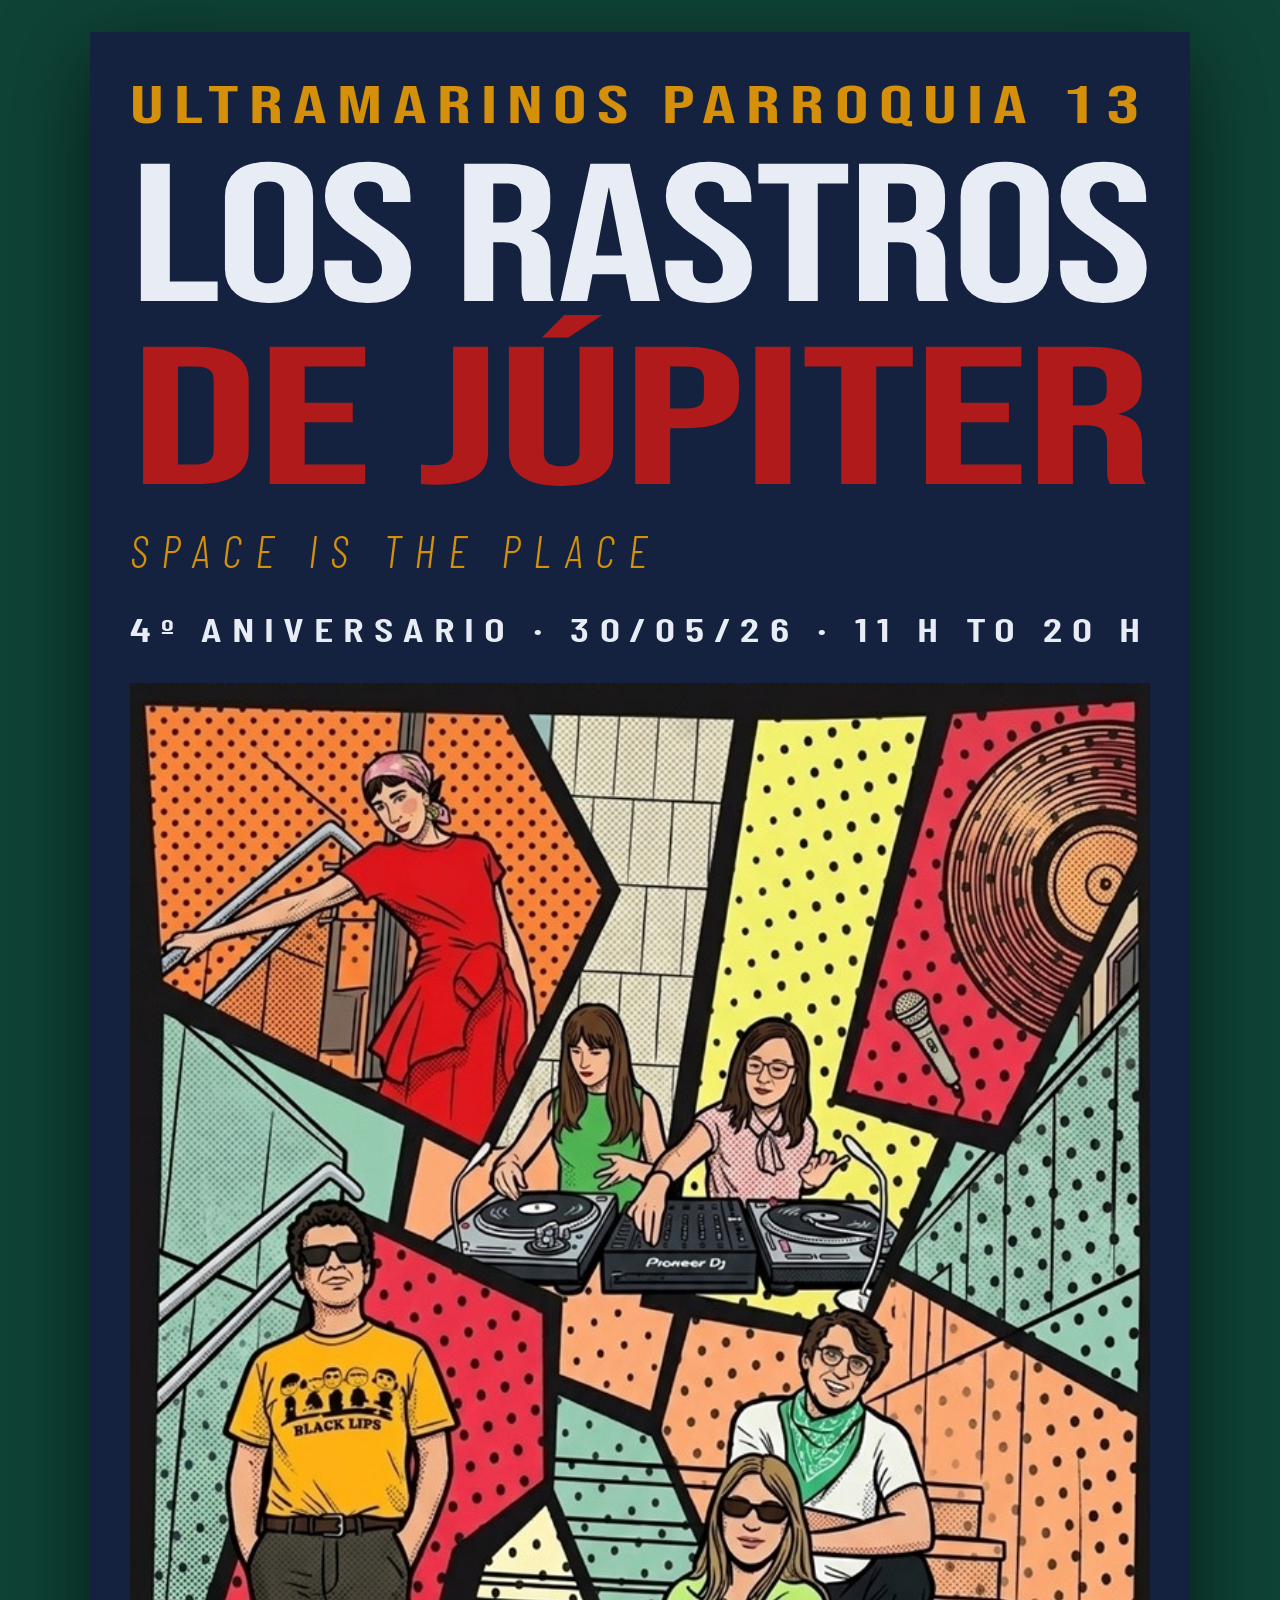
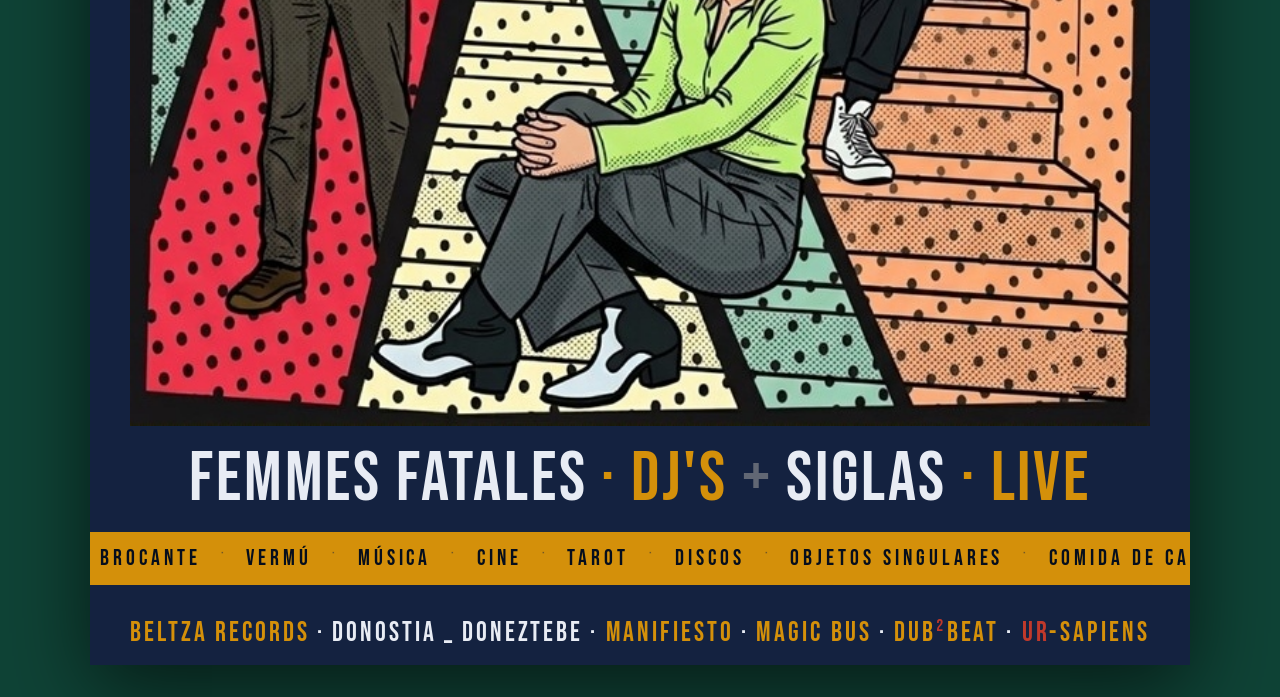
==== commit 80a2228e: "Add files via upload" ====
--- a/rastros-jupiter-05-26.html
+++ b/rastros-jupiter-05-26.html
@@ -5,7 +5,6 @@
   <meta name="viewport" content="width=1100"/>
   <title>Los Rastros de Júpiter — 4º Aniversario · Doneztebe · Mayo 2026</title>
   <link href="https://fonts.googleapis.com/css2?family=Bebas+Neue&family=Barlow+Condensed:ital,wght@0,300;0,400;0,600;0,700;1,300;1,400&display=swap" rel="stylesheet"/>
-  <link rel="stylesheet" href="style.css"/>
   <style>
     *, *::before, *::after { margin:0; padding:0; box-sizing:border-box; }
     html, body { width:100%; min-height:100vh; background:#0F4336; overflow-x:hidden; }
